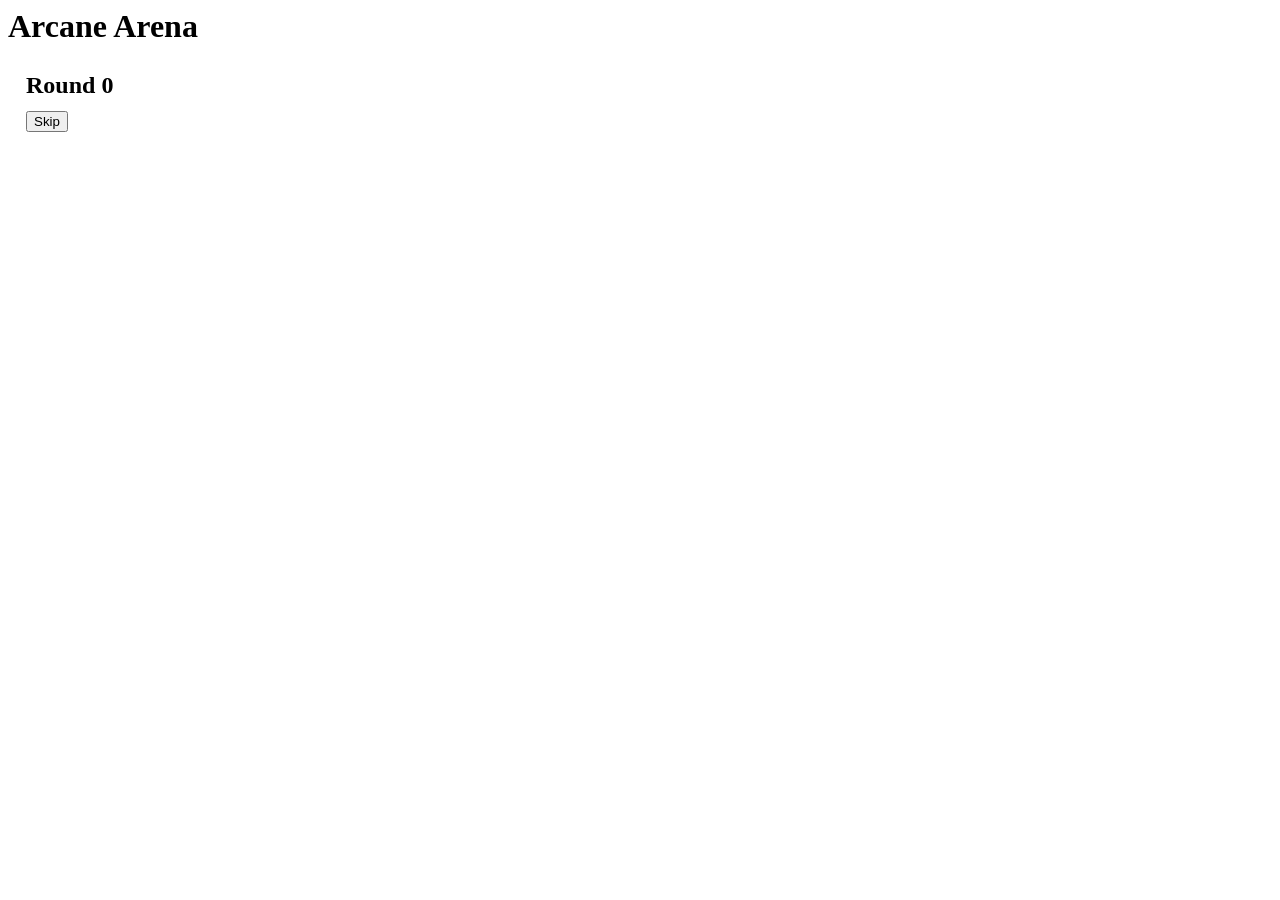
==== index.html @ 654ff938 "Rename index(48).html to index.html" ====
<html lang="en">
<head>
  <meta charset="UTF-8" />
  <meta name="viewport" content="width=device-width, initial-scale=1" />
  <title>Arcane Arena</title>
  <link rel="stylesheet" href="styles.css" />
</head>
<body>
  <h1>Arcane Arena</h1>
  <div id="status-top" class="status-bar"></div> <!-- Top bar -->
  <div id="blue-deploy-banner" style="display:none; justify-content: start; gap: 8px; margin-bottom:8px;"></div>
  
  <div id="board-container" style="display: flex; gap: 6px; position: relative;">
  
    <!-- Left row labels -->
    <div id="row-labels" style="display: flex; flex-direction: column; gap: 4px; margin-top: 54px;">
      <!-- Row numbers 1-18 inserted by script -->
    </div>
  
    <div style="display: flex; flex-direction: column; gap: 6px;">
      <!-- Top column labels -->
      <div id="col-labels-top" style="display: grid; grid-template-columns: repeat(9, 50px); gap: 4px; margin-left: 2px;"></div>
  
      <!-- Gameboard and sidebar container -->
      <div style="display: flex; gap: 12px;align-items: center;">
  
        <div id="gameboard"></div>
  
        <div id="sidebar">
          <div id="round-counter" style="font-size: 1.5rem; font-weight: bold; color: black; margin-bottom: 12px;">
            Round 0
          </div>
          <button id="skipDeploy">Skip</button>
        </div>
      </div>
  
      <!-- Bottom column labels -->
      <div id="col-labels-bottom" style="display: grid; grid-template-columns: repeat(9, 50px); gap: 4px; margin-left: 2px;"></div>
    </div>
    
    <div id="turn-summary"></div>
  
  </div>


  <div id="status-bottom" class="status-bar"></div> <!-- Bottom bar -->
  <div id="red-deploy-banner" style="display:none; justify-content: start; gap: 8px; margin-bottom:8px;"></div>

  <script src="script.js"></script>
</body>

</html>
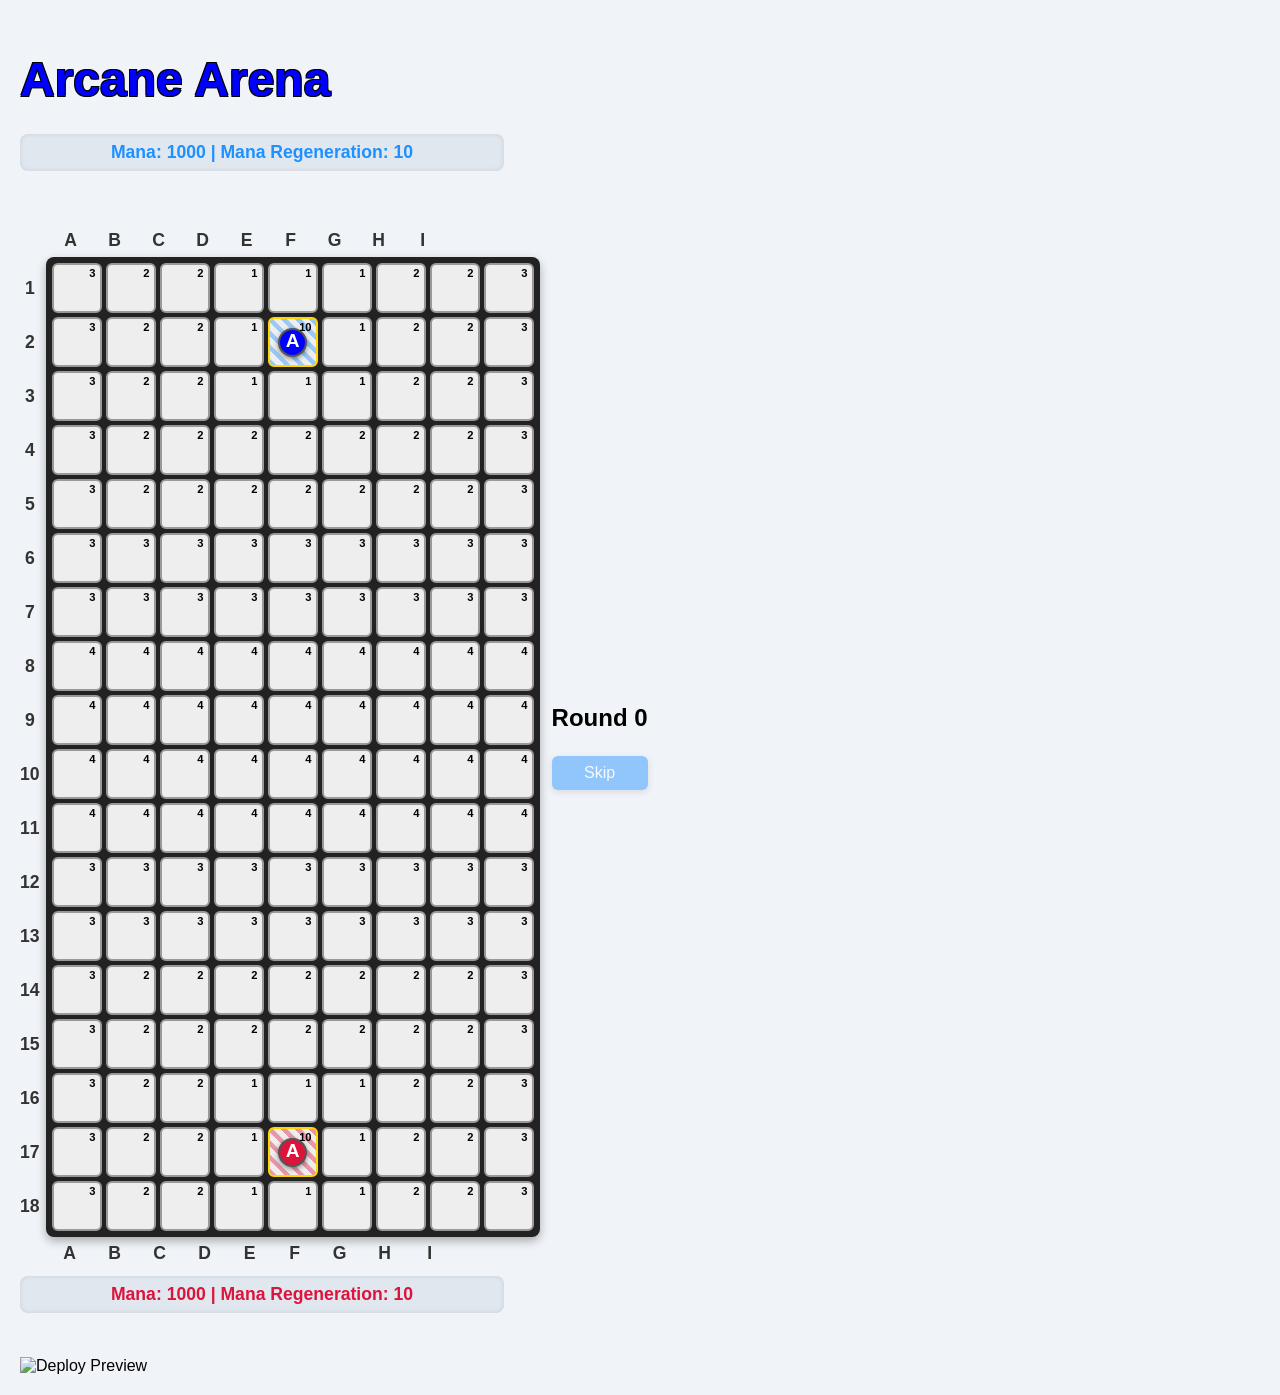
==== commit 7f5d86d5: "Update index.html" ====
--- a/index.html
+++ b/index.html
@@ -13,13 +13,13 @@
   <div id="board-container" style="display: flex; gap: 6px; position: relative;">
   
     <!-- Left row labels -->
-    <div id="row-labels" style="display: flex; flex-direction: column; gap: 4px; margin-top: 54px;">
+    <div id="row-labels" style="display: flex; flex-direction: column; gap: 4px; margin-top: 33px;">
       <!-- Row numbers 1-18 inserted by script -->
     </div>
   
     <div style="display: flex; flex-direction: column; gap: 6px;">
       <!-- Top column labels -->
-      <div id="col-labels-top" style="display: grid; grid-template-columns: repeat(9, 50px); gap: 4px; margin-left: 2px;"></div>
+      <div id="col-labels-top" style="display: grid; grid-template-columns: repeat(9, 40px); gap: 4px; margin-left: 5px;"></div>
   
       <!-- Gameboard and sidebar container -->
       <div style="display: flex; gap: 12px;align-items: center;">
@@ -35,7 +35,7 @@
       </div>
   
       <!-- Bottom column labels -->
-      <div id="col-labels-bottom" style="display: grid; grid-template-columns: repeat(9, 50px); gap: 4px; margin-left: 2px;"></div>
+      <div id="col-labels-bottom" style="display: grid; grid-template-columns: repeat(9, 40px); gap: 5px; margin-left: 4px;"></div>
     </div>
     
     <div id="turn-summary"></div>
@@ -45,6 +45,9 @@
 
   <div id="status-bottom" class="status-bar"></div> <!-- Bottom bar -->
   <div id="red-deploy-banner" style="display:none; justify-content: start; gap: 8px; margin-bottom:8px;"></div>
+  <div id="deploy-image-popup">
+    <img id="deploy-image-popup-img" src="" alt="Deploy Preview">
+  </div>
 
   <script src="script.js"></script>
 </body>
--- a/styles.css
+++ b/styles.css
@@ -0,0 +1,266 @@
+/* styles.css */
+body {
+  font-family: Arial, sans-serif;
+  background-color: #f0f4f8;
+  display: flex;
+  flex-direction: column;
+  align-items: left;
+  margin: 20px;
+}
+
+h1 {
+  margin-bottom: 15px;
+  color: blue;
+  font-size: 3rem;
+  text-shadow:
+    -1px -1px 0 #000,
+    1px -1px 0 #000,
+    -1px 1px 0 #000,
+    1px 1px 0 #000;
+}
+
+.status-bar {
+  display: flex;
+  justify-content: space-around;
+  width: 460px; /* 9 cols * 50px + gap */
+  margin: 12px 0;
+  padding: 8px 12px;
+  background-color: #e0e7ef;
+  border-radius: 8px;
+  box-shadow: inset 0 0 5px rgba(0,0,0,0.1);
+  font-weight: bold;
+  font-size: 1.1rem;
+  color: #333;
+}
+
+#board-container {
+  display: flex;
+  align-items: flex-start;
+  gap: 12px;
+  margin-top: 15px;
+  position: relative;
+}
+
+.status-bar > div {
+  min-width: 160px;
+  text-align: center;
+}
+
+.status-bar .player-red {
+  color: crimson;
+}
+
+.status-bar .player-blue {
+  color: dodgerblue;
+}
+
+.deploy-banner {
+  display: flex;
+  justify-content: center;
+  gap: 8px;
+  margin-top: 6px;
+}
+
+#red-deploy-banner,
+#blue-deploy-banner {
+  display: grid !important;
+  grid-template-columns: repeat(5, minmax(0, 1fr));
+  grid-template-rows: repeat(4, auto);
+  gap: 6px 10px;
+  width: 600px; /* total width */
+  margin: 0 0 6px 0;
+  justify-content: start;  /* align left instead of center */
+}
+
+#red-deploy-banner button,
+#blue-deploy-banner button {
+  width: auto;           /* allow natural width */
+  min-width: 120px;      /* ensure a minimum width */
+  max-width: 300px;      /* limit max width to avoid overflow */
+  padding: 8px 12px;
+  white-space: normal;   /* allow text wrap */
+  font-size: 0.9rem;
+  justify-self: start;
+  text-align: center;    /* center text inside button */
+  word-wrap: break-word; /* break words if too long */
+}
+
+.deploy-banner button {
+  background: #3399ff;
+  color: white;
+  border: none;
+  border-radius: 6px;
+  padding: 6px 10px;
+  font-weight: bold;
+  cursor: pointer;
+  user-select: none;
+  box-shadow: 0 2px 6px rgba(0,0,0,0.2);
+  transition: background-color 0.3s;
+}
+
+.deploy-banner button:hover {
+  background: #1a73e8;
+}
+
+.deploy-banner button:disabled {
+  background: #999;
+  cursor: not-allowed;
+}
+
+
+#sidebar {
+  display: flex;
+  flex-direction: column;
+  gap: 12px;
+}
+
+#sidebar button {
+  padding: 8px 12px;
+  font-size: 1rem;
+  cursor: pointer;
+  background-color: #3399ff;
+  color: white;
+  border: none;
+  border-radius: 6px;
+  box-shadow: 0 2px 6px rgba(0,0,0,0.2);
+  transition: background-color 0.3s;
+}
+
+#sidebar button:hover {
+  background-color: #1a73e8;
+}
+
+#gameboard {
+  display: grid;
+  grid-template-columns: repeat(9, 50px);
+  grid-template-rows: repeat(18, 50px);
+  gap: 4px;
+  background-color: #222;
+  padding: 6px;
+  border-radius: 8px;
+  box-shadow: 0 4px 10px rgba(0,0,0,0.3);
+  user-select: none;
+}
+
+#gameboard button {
+  width: 50px;
+  height: 50px;
+  background-color: #eee;
+  border: 2px solid #999;
+  border-radius: 6px;
+  cursor: pointer;
+  position: relative;
+  transition: background-color 0.3s, border-color 0.3s;
+  display: flex;
+  justify-content: center;
+  align-items: center;
+  padding: 0;
+  position: relative;
+  btn.capturedBy = null;  // 'red' or 'blue' or null (not captured)
+}
+
+#gameboard button.highlight-hover {
+  background-color: #ffb6c1;  /* light pink */
+  border-color: #ff69b4;      /* hot pink */
+}
+
+#gameboard button.highlight-hover-occupied {
+  background-color: orange;
+  border-color: darkorange;
+}
+
+.income-label {
+  position: absolute;
+  top: 2px;
+  right: 4px;
+  font-size: 0.7rem;
+  font-weight: bold;
+  color: black;
+  pointer-events: none; /* so clicking buttons still works */
+  user-select: none;
+}
+
+#gameboard button.captured-red {
+  background-image: repeating-linear-gradient(
+    45deg,
+    rgba(220,20,60,0.4) 0,      /* crimson/red, semi-transparent */
+    rgba(220,20,60,0.4) 4px,
+    transparent 5px,
+    transparent 10px
+  );
+  border-color: crimson;
+}
+
+#gameboard button.captured-blue {
+  background-image: repeating-linear-gradient(
+    45deg,
+    rgba(30,144,255,0.4) 0,     /* dodgerblue, semi-transparent */
+    rgba(30,144,255,0.4) 4px,
+    transparent 5px,
+    transparent 10px
+  );
+  border-color: dodgerblue;
+}
+
+#gameboard button.sanctum {
+  border: 2px solid gold !important;
+}
+
+#gameboard button:hover {
+  background-color: #d0e6ff;
+  border-color: #3399ff;
+}
+
+#gameboard button.highlight {
+  background-color: #90ee90;  /* light-green */
+  border-color: #008000;      /* dark green border */
+}
+
+#gameboard button.highlight-occupied {
+  background-color: orange;
+  border-color: darkorange;
+}
+
+.token {
+  width: 25px;
+  height: 25px;
+  border-radius: 50%;
+  border: 2px solid #555;
+  box-shadow: 0 2px 5px rgba(0, 0, 0, 0.4);
+  cursor: pointer;
+  transition: transform 0.3s, box-shadow 0.3s;
+}
+
+.token.selected {
+  outline: 3px solid gold;
+  transform: scale(1.1);
+  box-shadow: 0 0 10px gold;
+}
+
+#row-labels div,
+#col-labels-top div,
+#col-labels-bottom div {
+  font-family: Arial, sans-serif;
+  user-select: none;
+}
+
+#turn-summary {
+  position: fixed;
+  top: 50%;
+  left: 50%;
+  transform: translate(-50%, -50%);
+  background: rgba(255, 255, 255, 0.9);
+  padding: 12px 20px;
+  border-radius: 8px;
+  box-shadow: 0 0 10px rgba(0, 0, 0, 0.25);
+  font-weight: bold;
+  font-size: 1.2rem;
+  opacity: 0;
+  pointer-events: none;
+  transition: opacity 1s ease;
+  white-space: pre-line;
+  user-select: none;
+  max-width: 300px;
+  z-index: 100;
+}
+
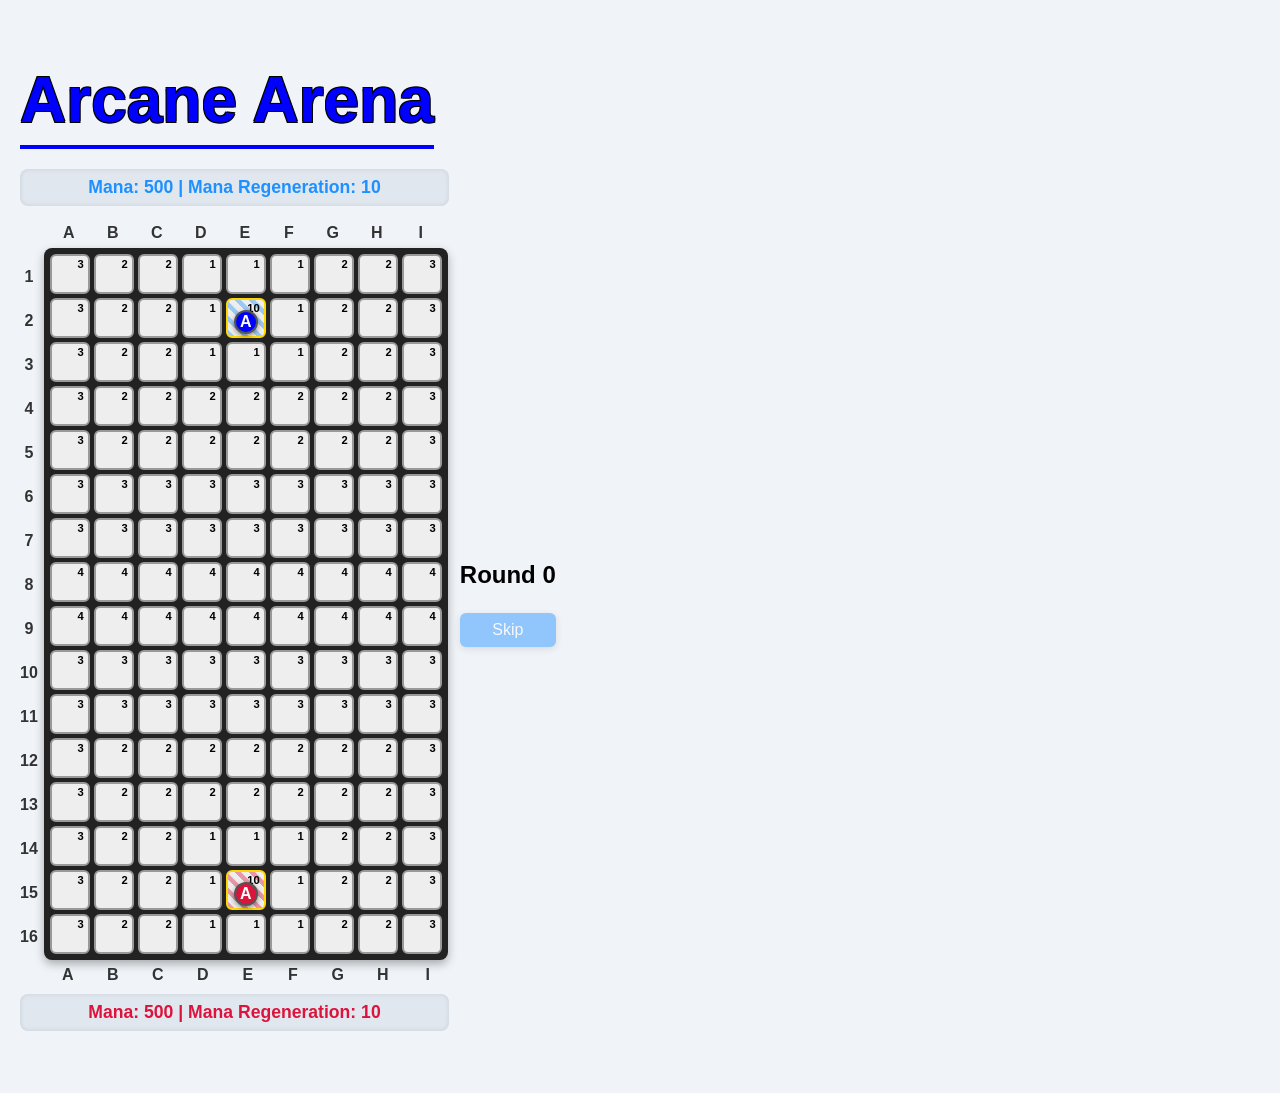
==== commit e3fb32cd: "Update index.html" ====
--- a/index.html
+++ b/index.html
@@ -8,7 +8,7 @@
 <body>
   <h1>Arcane Arena</h1>
   <div id="status-top" class="status-bar"></div> <!-- Top bar -->
-  <div id="blue-deploy-banner" style="display:none; justify-content: start; gap: 8px; margin-bottom:8px;"></div>
+  <div id="red-deploy-banner" style="display:none; justify-content: start; gap: 8px; margin-bottom:8px;"></div>
   
   <div id="board-container" style="display: flex; gap: 6px; position: relative;">
   
@@ -19,7 +19,7 @@
   
     <div style="display: flex; flex-direction: column; gap: 6px;">
       <!-- Top column labels -->
-      <div id="col-labels-top" style="display: grid; grid-template-columns: repeat(9, 40px); gap: 4px; margin-left: 5px;"></div>
+      <div id="col-labels-top" style="display: grid; grid-template-columns: repeat(16, 40px); gap: 4px; margin-left: 5px;"></div>
   
       <!-- Gameboard and sidebar container -->
       <div style="display: flex; gap: 12px;align-items: center;">
@@ -35,7 +35,7 @@
       </div>
   
       <!-- Bottom column labels -->
-      <div id="col-labels-bottom" style="display: grid; grid-template-columns: repeat(9, 40px); gap: 5px; margin-left: 4px;"></div>
+      <div id="col-labels-bottom" style="display: grid; grid-template-columns: repeat(16, 40px); gap: 5px; margin-left: 4px;"></div>
     </div>
     
     <div id="turn-summary"></div>
@@ -44,7 +44,7 @@
 
 
   <div id="status-bottom" class="status-bar"></div> <!-- Bottom bar -->
-  <div id="red-deploy-banner" style="display:none; justify-content: start; gap: 8px; margin-bottom:8px;"></div>
+  <div id="blue-deploy-banner" style="display:none; justify-content: start; gap: 8px; margin-bottom:8px;"></div>
   <div id="deploy-image-popup">
     <img id="deploy-image-popup-img" src="" alt="Deploy Preview">
   </div>
--- a/styles.css
+++ b/styles.css
@@ -4,26 +4,28 @@
   background-color: #f0f4f8;
   display: flex;
   flex-direction: column;
-  align-items: left;
+  align-items: flex-start;
   margin: 20px;
 }
 
 h1 {
-  margin-bottom: 15px;
+  margin-bottom: 10px;
   color: blue;
-  font-size: 3rem;
+  font-size: 4rem;
   text-shadow:
     -1px -1px 0 #000,
     1px -1px 0 #000,
     -1px 1px 0 #000,
     1px 1px 0 #000;
+  border-bottom: 4px solid blue;
+  padding-bottom: 8px;
 }
 
 .status-bar {
   display: flex;
   justify-content: space-around;
-  width: 460px; /* 9 cols * 50px + gap */
-  margin: 12px 0;
+  width: 405px; /* 9 cols * 50px + gap */
+  margin: 10px 0;
   padding: 8px 12px;
   background-color: #e0e7ef;
   border-radius: 8px;
@@ -37,7 +39,7 @@
   display: flex;
   align-items: flex-start;
   gap: 12px;
-  margin-top: 15px;
+  margin-top: -24px;
   position: relative;
 }
 
@@ -132,8 +134,8 @@
 
 #gameboard {
   display: grid;
-  grid-template-columns: repeat(9, 50px);
-  grid-template-rows: repeat(18, 50px);
+  grid-template-columns: repeat(9, 40px);
+  grid-template-rows: repeat(16, 40px);
   gap: 4px;
   background-color: #222;
   padding: 6px;
@@ -143,8 +145,8 @@
 }
 
 #gameboard button {
-  width: 50px;
-  height: 50px;
+  width: 40px;
+  height: 40px;
   background-color: #eee;
   border: 2px solid #999;
   border-radius: 6px;
@@ -222,18 +224,19 @@
 }
 
 .token {
-  width: 25px;
-  height: 25px;
+  width: 20px;
+  height: 20px;
   border-radius: 50%;
   border: 2px solid #555;
   box-shadow: 0 2px 5px rgba(0, 0, 0, 0.4);
   cursor: pointer;
   transition: transform 0.3s, box-shadow 0.3s;
+  transform: translateY(4px);
 }
 
 .token.selected {
   outline: 3px solid gold;
-  transform: scale(1.1);
+  transform: translateY(4px) scale(1.1);
   box-shadow: 0 0 10px gold;
 }
 
@@ -264,3 +267,25 @@
   z-index: 100;
 }
 
+#deploy-image-popup {
+    position: fixed;
+    top: 50%;
+    left: 50%;
+    transform: translate(-50%, -50%);
+    background: rgba(255,255,255,0.95);
+    padding: 0px;
+    border-radius: 0px;
+    box-shadow: 0 0 0px rgba(0,0,0,0.3);
+    display: none;
+    z-index: 200;
+    max-width: 600px;
+    max-height: 600px;
+    pointer-events: none;
+}
+
+#deploy-image-popup-img {
+  width: 275px;
+  height: auto;
+  object-fit: contain;
+}
+
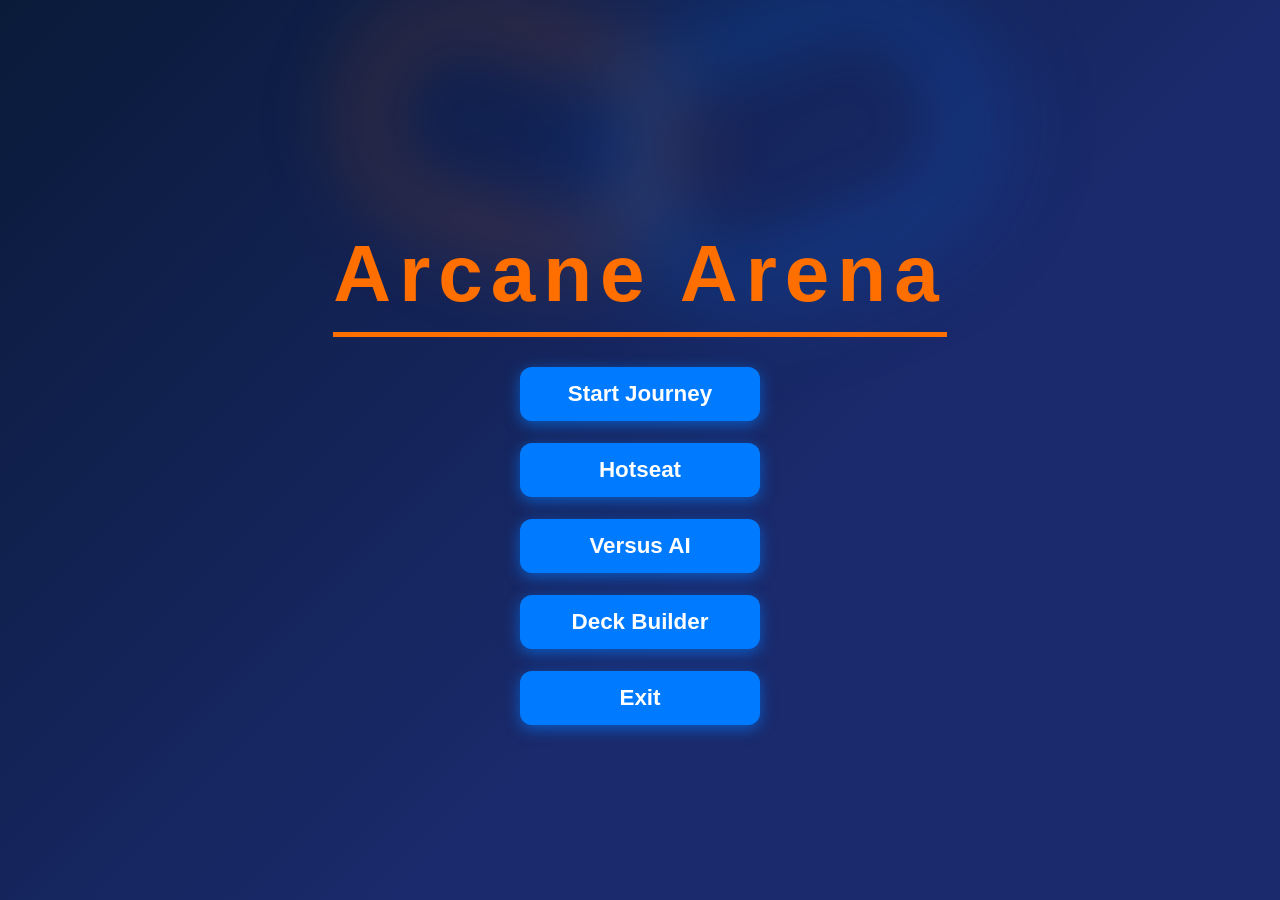
==== commit 0abc2c6d: "Update index.html" ====
--- a/index.html
+++ b/index.html
@@ -1,55 +1,132 @@
+<!DOCTYPE html>
 <html lang="en">
 <head>
   <meta charset="UTF-8" />
   <meta name="viewport" content="width=device-width, initial-scale=1" />
-  <title>Arcane Arena</title>
-  <link rel="stylesheet" href="styles.css" />
+  <title>Arcane Arena - Homepage</title>
+  <style>
+    @keyframes glow {
+      0%, 100% {
+        text-shadow: 0 0 8px #ff6f00, 0 0 20px #ff6f00;
+      }
+      50% {
+        text-shadow: 0 0 15px #ff9400, 0 0 25px #ff9400;
+      }
+    }
+
+    body {
+      position: relative;
+      font-family: 'Segoe UI', Tahoma, Geneva, Verdana, sans-serif;
+      background: linear-gradient(135deg, #0a1a39 0%, #1a2a6c 60%),
+                  linear-gradient(45deg, rgba(255,111,0,0.2), rgba(0,123,255,0.2));
+      display: flex;
+      flex-direction: column;
+      align-items: center;
+      justify-content: center;
+      height: 100vh;
+      margin: 0;
+      gap: 30px;
+      color: white;
+      overflow: hidden;
+    }
+
+    /* Decorative arcs behind title */
+    .background-arcs {
+      position: absolute;
+      top: 45px;
+      width: 400px;
+      height: 200px;
+      pointer-events: none;
+      z-index: 0;
+      filter: blur(30px);
+    }
+    .arc1 {
+      box-shadow: 0 0 80px 30px #ff6f00;
+      border-radius: 50% / 100%;
+      width: 250px;
+      height: 150px;
+      position: absolute;
+      left: -50px;
+      top: 10px;
+      opacity: 0.25;
+      transform: rotate(15deg);
+    }
+    .arc2 {
+      box-shadow: 0 0 100px 40px #007bff;
+      border-radius: 50% / 100%;
+      width: 280px;
+      height: 170px;
+      position: absolute;
+      right: -100px;
+      top: 10px;
+      opacity: 0.3;
+      transform: rotate(-20deg);
+    }
+
+    h1 {
+      font-size: 5rem;
+      color: #ff6f00;
+      position: relative;
+      z-index: 1;
+      margin-bottom: 0;
+      padding-bottom: 12px;
+      border-bottom: 5px solid #ff6f00;
+      letter-spacing: 0.1em;
+    }
+
+    button {
+      width: 240px;
+      padding: 14px 0;
+      font-size: 1.4rem;
+      font-weight: 700;
+      border: none;
+      border-radius: 12px;
+      cursor: pointer;
+      color: white;
+      background-color: #007bff;
+      box-shadow: 0 4px 15px rgba(0, 123, 255, 0.6);
+      transition: background-color 0.3s ease, box-shadow 0.3s ease, transform 0.2s ease;
+      position: relative;
+      z-index: 1;
+    }
+
+    button:hover {
+      background-color: #ff6f00;
+      transform: scale(1.05);
+      color: white;
+    }
+
+    /* Container for buttons for spacing */
+    .button-container {
+      display: flex;
+      flex-direction: column;
+      gap: 22px;
+      z-index: 1;
+    }
+  </style>
 </head>
 <body>
-  <h1>Arcane Arena</h1>
-  <div id="status-top" class="status-bar"></div> <!-- Top bar -->
-  <div id="red-deploy-banner" style="display:none; justify-content: start; gap: 8px; margin-bottom:8px;"></div>
-  
-  <div id="board-container" style="display: flex; gap: 6px; position: relative;">
-  
-    <!-- Left row labels -->
-    <div id="row-labels" style="display: flex; flex-direction: column; gap: 4px; margin-top: 33px;">
-      <!-- Row numbers 1-18 inserted by script -->
-    </div>
-  
-    <div style="display: flex; flex-direction: column; gap: 6px;">
-      <!-- Top column labels -->
-      <div id="col-labels-top" style="display: grid; grid-template-columns: repeat(16, 40px); gap: 4px; margin-left: 5px;"></div>
-  
-      <!-- Gameboard and sidebar container -->
-      <div style="display: flex; gap: 12px;align-items: center;">
-  
-        <div id="gameboard"></div>
-  
-        <div id="sidebar">
-          <div id="round-counter" style="font-size: 1.5rem; font-weight: bold; color: black; margin-bottom: 12px;">
-            Round 0
-          </div>
-          <button id="skipDeploy">Skip</button>
-        </div>
-      </div>
-  
-      <!-- Bottom column labels -->
-      <div id="col-labels-bottom" style="display: grid; grid-template-columns: repeat(16, 40px); gap: 5px; margin-left: 4px;"></div>
-    </div>
-    
-    <div id="turn-summary"></div>
-  
+  <div class="background-arcs">
+    <div class="arc1"></div>
+    <div class="arc2"></div>
   </div>
 
+  <h1>Arcane Arena</h1>
 
-  <div id="status-bottom" class="status-bar"></div> <!-- Bottom bar -->
-  <div id="blue-deploy-banner" style="display:none; justify-content: start; gap: 8px; margin-bottom:8px;"></div>
-  <div id="deploy-image-popup">
-    <img id="deploy-image-popup-img" src="" alt="Deploy Preview">
+  <div class="button-container">
+    <button id="startJourney">Start Journey</button>
+    <button id="hotseat">Hotseat</button>
+    <button id="versusAI">Versus AI</button>
+    <button id="deckBuilder">Deck Builder</button>
+    <button id="exit">Exit</button>
   </div>
 
-  <script src="script.js"></script>
+  <script>
+    document.getElementById('startJourney').onclick = () => alert('Start Journey mode is not implemented yet.');
+    document.getElementById('hotseat').onclick = () => window.location.href = 'game.html';
+    document.getElementById('versusAI').onclick = () => window.location.href = 'ai-game.html';
+    document.getElementById('deckBuilder').onclick = () => alert('Deck Builder mode is not implemented yet.');
+    document.getElementById('exit').onclick = () => alert('Exit button pressed. Close the tab or browser to exit.');
+  </script>
 </body>
-
 </html>
